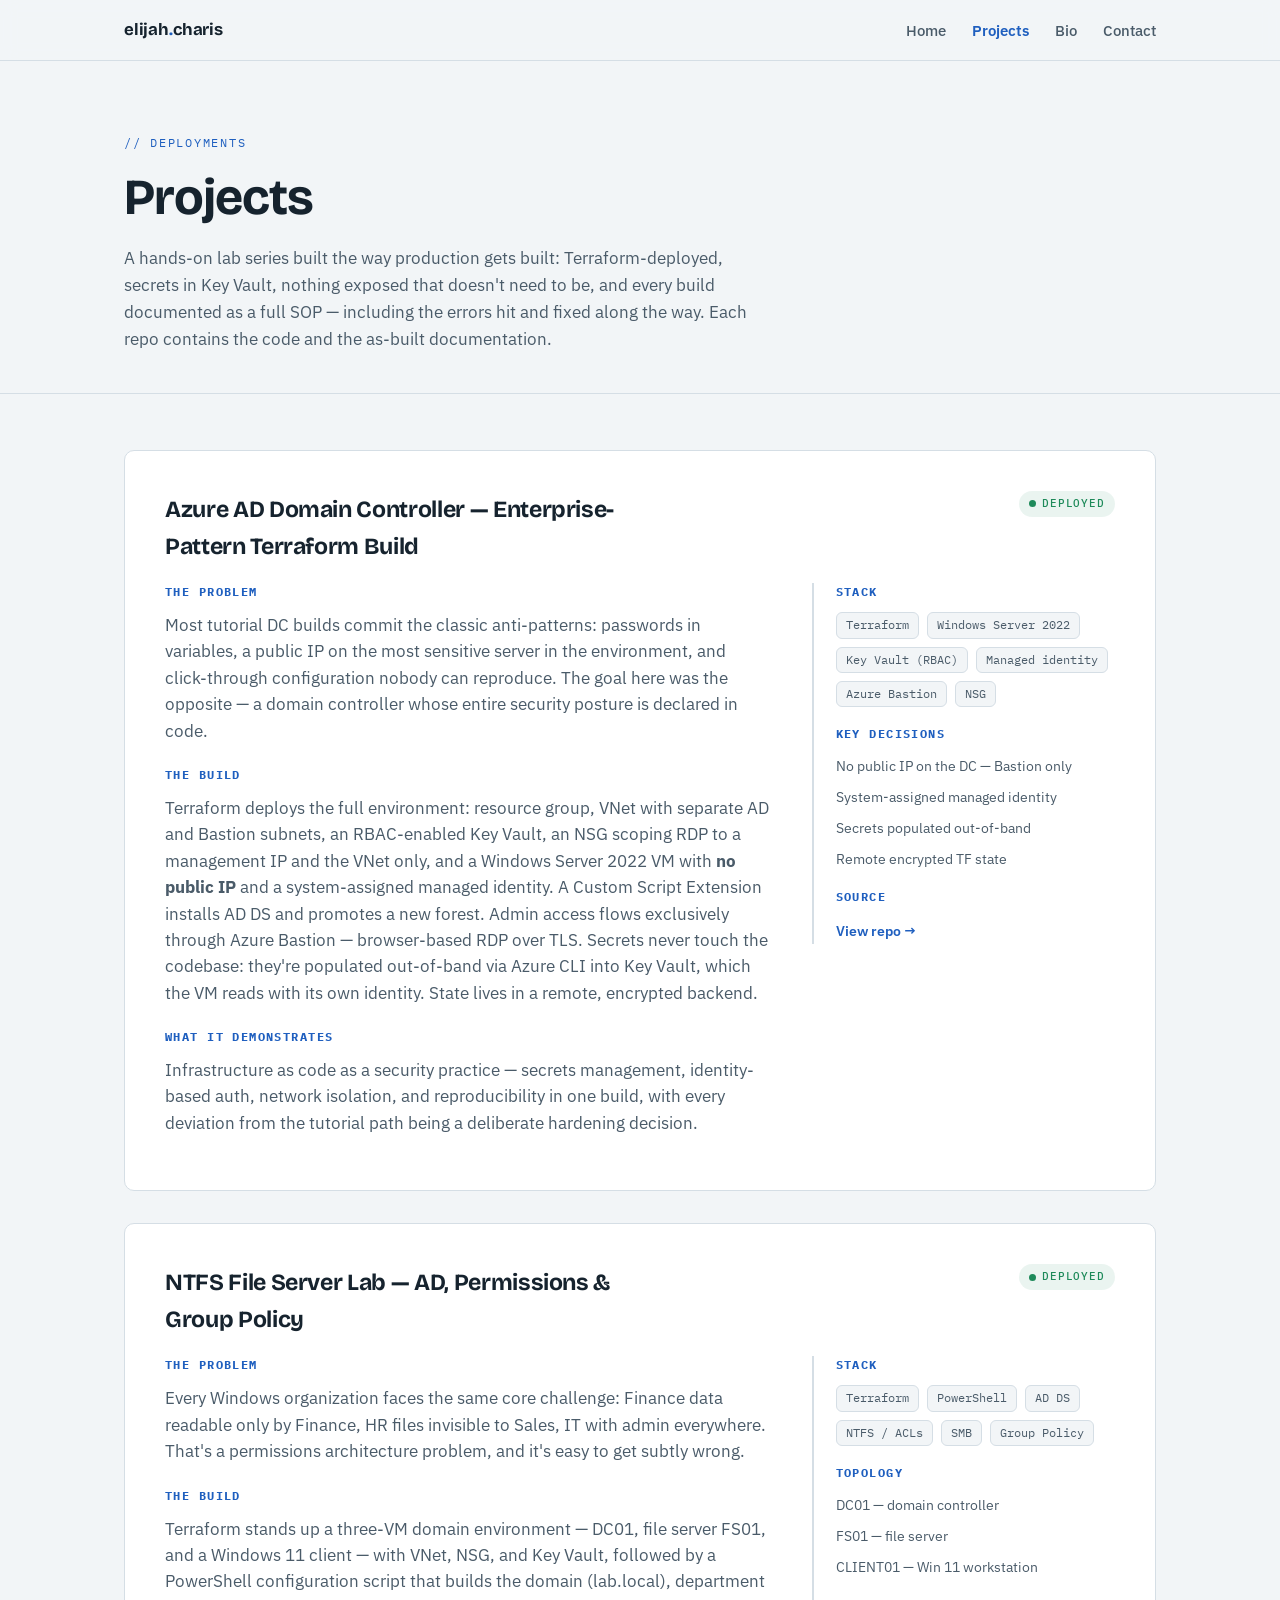
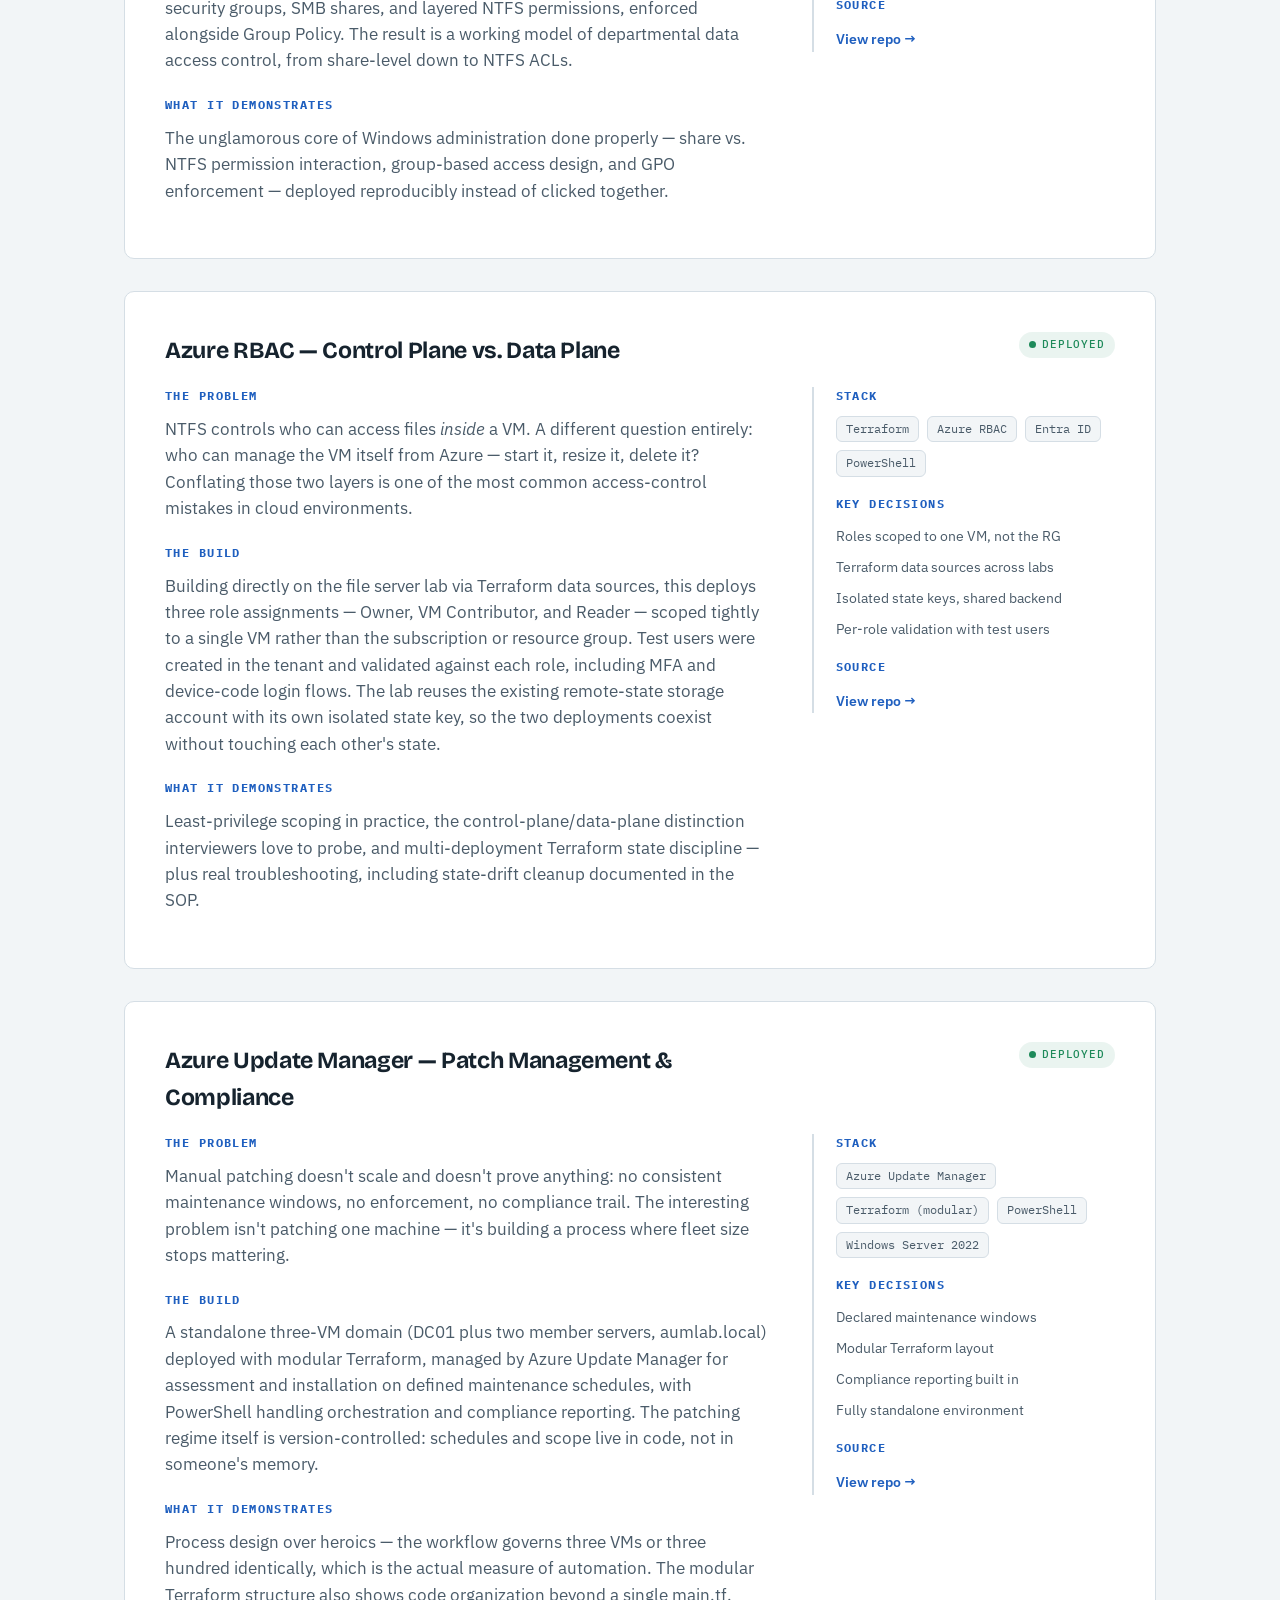
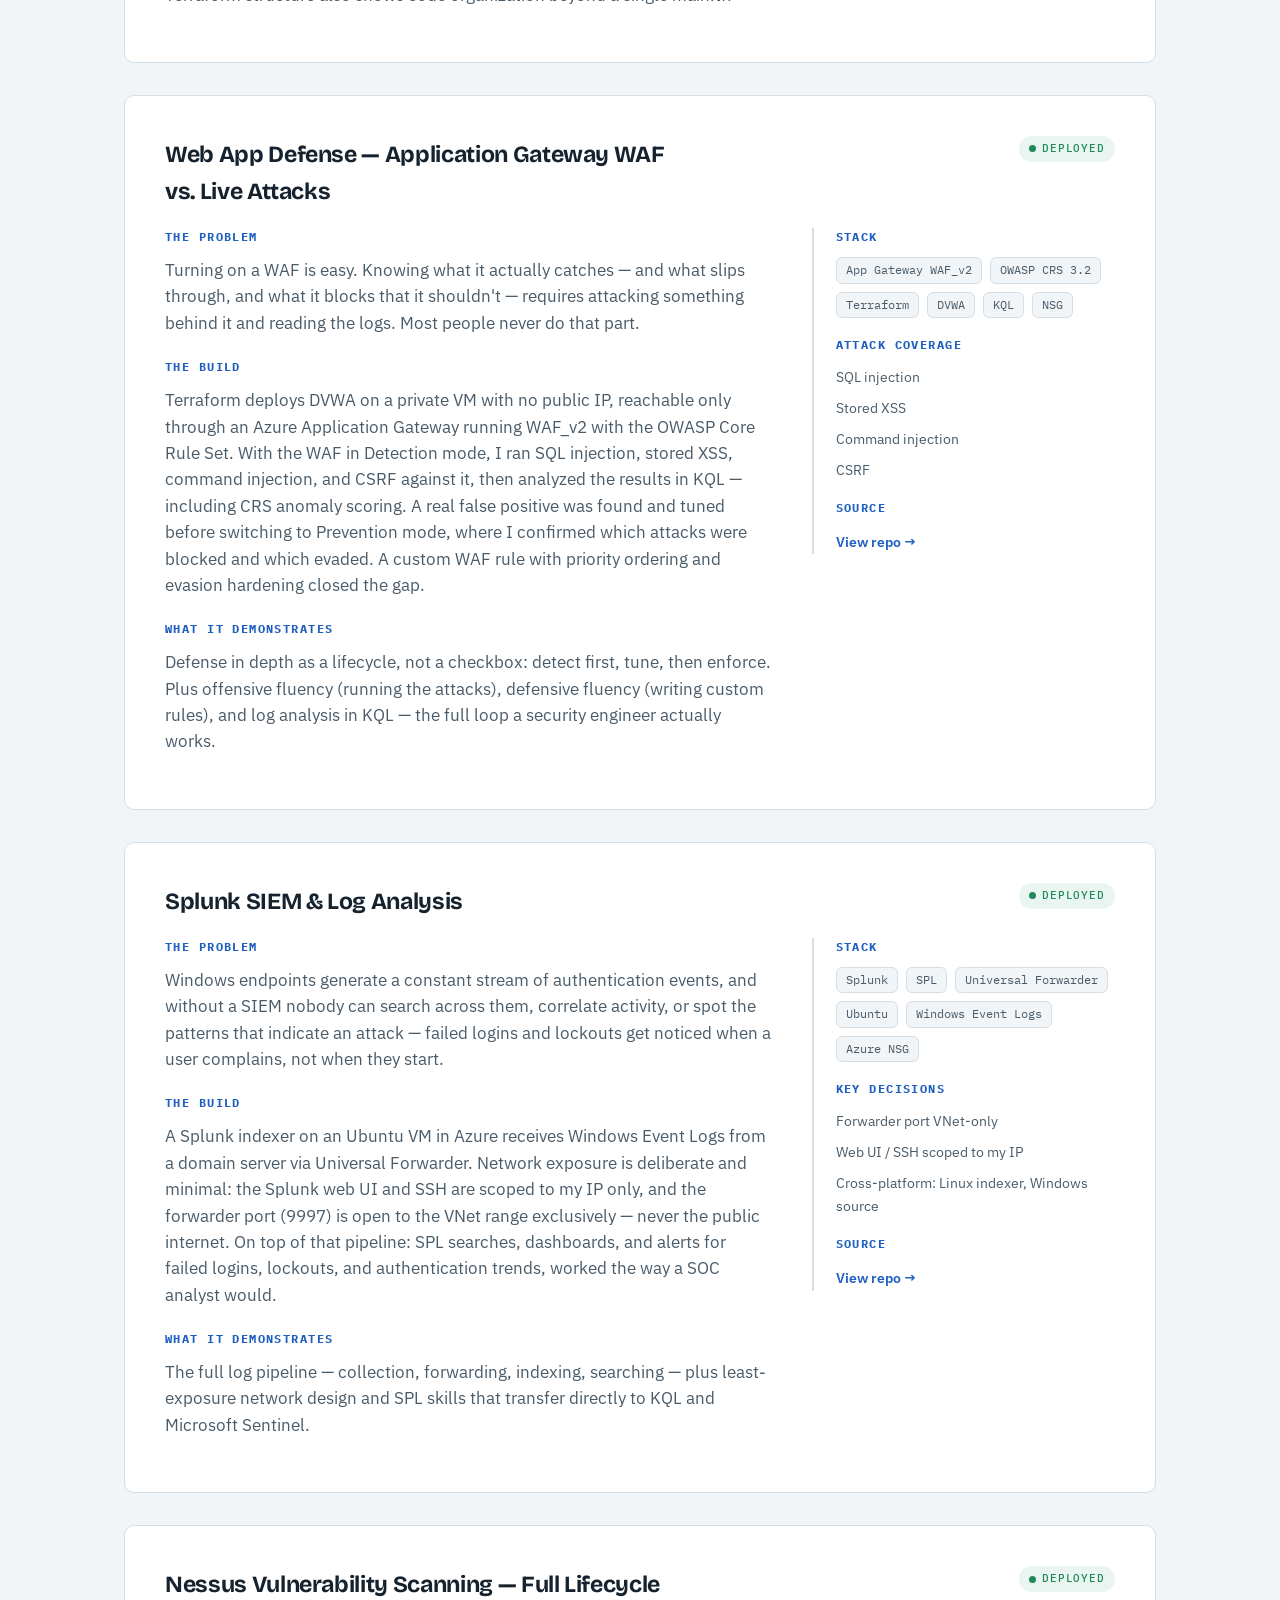
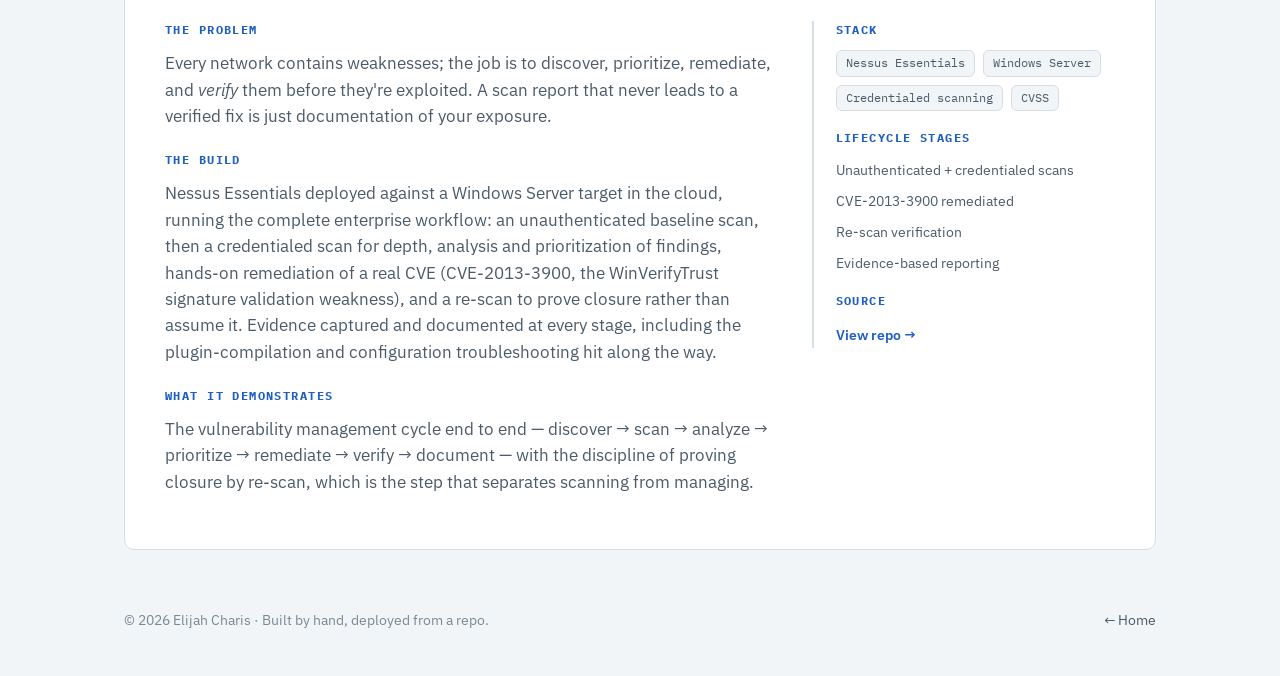
==== projects.html @ f72bf863 "Initial portfolio" ====
<!DOCTYPE html>
<html lang="en">
<head>
<meta charset="UTF-8">
<meta name="viewport" content="width=device-width, initial-scale=1.0">
<title>Projects — Elijah Charis</title>
<meta name="description" content="Infrastructure lab series: Terraform-deployed Azure AD domain controller, NTFS file server, Azure RBAC, Update Manager patching, WAF web app defense, Splunk SIEM, and Nessus vulnerability management.">
<link rel="preconnect" href="https://fonts.googleapis.com">
<link rel="preconnect" href="https://fonts.gstatic.com" crossorigin>
<link href="https://fonts.googleapis.com/css2?family=Bricolage+Grotesque:opsz,wght@12..96,400;12..96,600;12..96,700&family=IBM+Plex+Sans:wght@400;500;600&family=IBM+Plex+Mono:wght@400;500&display=swap" rel="stylesheet">
<link rel="stylesheet" href="styles.css">
</head>
<body>

<nav>
  <div class="wrap nav-inner">
    <a class="brand" href="index.html">elijah<span class="dot">.</span>charis</a>
    <ul class="nav-links">
      <li><a href="index.html">Home</a></li>
      <li><a href="projects.html" aria-current="page">Projects</a></li>
      <li><a href="bio.html">Bio</a></li>
      <li><a href="index.html#contact">Contact</a></li>
    </ul>
  </div>
</nav>

<header class="page-head">
  <div class="wrap">
    <span class="eyebrow">// deployments</span>
    <h1>Projects</h1>
    <p>A hands-on lab series built the way production gets built: Terraform-deployed, secrets in Key Vault, nothing exposed that doesn't need to be, and every build documented as a full SOP — including the errors hit and fixed along the way. Each repo contains the code and the as-built documentation.</p>
  </div>
</header>

<main class="wrap">

  <article class="proj-full" id="hardened-dc">
    <header>
      <h3>Azure AD Domain Controller — Enterprise-Pattern Terraform Build</h3>
      <span class="chip deployed">deployed</span>
    </header>
    <div class="body">
      <div>
        <h4>The problem</h4>
        <p>Most tutorial DC builds commit the classic anti-patterns: passwords in variables, a public IP on the most sensitive server in the environment, and click-through configuration nobody can reproduce. The goal here was the opposite — a domain controller whose entire security posture is declared in code.</p>
        <h4>The build</h4>
        <p>Terraform deploys the full environment: resource group, VNet with separate AD and Bastion subnets, an RBAC-enabled Key Vault, an NSG scoping RDP to a management IP and the VNet only, and a Windows Server 2022 VM with <strong>no public IP</strong> and a system-assigned managed identity. A Custom Script Extension installs AD DS and promotes a new forest. Admin access flows exclusively through Azure Bastion — browser-based RDP over TLS. Secrets never touch the codebase: they're populated out-of-band via Azure CLI into Key Vault, which the VM reads with its own identity. State lives in a remote, encrypted backend.</p>
        <h4>What it demonstrates</h4>
        <p>Infrastructure as code as a security practice — secrets management, identity-based auth, network isolation, and reproducibility in one build, with every deviation from the tutorial path being a deliberate hardening decision.</p>
      </div>
      <aside class="proj-aside">
        <h4>Stack</h4>
        <div class="tags"><span>Terraform</span><span>Windows Server 2022</span><span>Key Vault (RBAC)</span><span>Managed identity</span><span>Azure Bastion</span><span>NSG</span></div>
        <h4>Key decisions</h4>
        <ul>
          <li>No public IP on the DC — Bastion only</li>
          <li>System-assigned managed identity</li>
          <li>Secrets populated out-of-band</li>
          <li>Remote encrypted TF state</li>
        </ul>
        <h4>Source</h4>
        <a class="repo" href="https://github.com/ejk52515/Azure_AD_Terraform">View repo →</a>
      </aside>
    </div>
  </article>

  <article class="proj-full" id="ntfs">
    <header>
      <h3>NTFS File Server Lab — AD, Permissions &amp; Group Policy</h3>
      <span class="chip deployed">deployed</span>
    </header>
    <div class="body">
      <div>
        <h4>The problem</h4>
        <p>Every Windows organization faces the same core challenge: Finance data readable only by Finance, HR files invisible to Sales, IT with admin everywhere. That's a permissions architecture problem, and it's easy to get subtly wrong.</p>
        <h4>The build</h4>
        <p>Terraform stands up a three-VM domain environment — DC01, file server FS01, and a Windows 11 client — with VNet, NSG, and Key Vault, followed by a PowerShell configuration script that builds the domain (lab.local), department security groups, SMB shares, and layered NTFS permissions, enforced alongside Group Policy. The result is a working model of departmental data access control, from share-level down to NTFS ACLs.</p>
        <h4>What it demonstrates</h4>
        <p>The unglamorous core of Windows administration done properly — share vs. NTFS permission interaction, group-based access design, and GPO enforcement — deployed reproducibly instead of clicked together.</p>
      </div>
      <aside class="proj-aside">
        <h4>Stack</h4>
        <div class="tags"><span>Terraform</span><span>PowerShell</span><span>AD DS</span><span>NTFS / ACLs</span><span>SMB</span><span>Group Policy</span></div>
        <h4>Topology</h4>
        <ul>
          <li>DC01 — domain controller</li>
          <li>FS01 — file server</li>
          <li>CLIENT01 — Win 11 workstation</li>
        </ul>
        <h4>Source</h4>
        <a class="repo" href="https://github.com/ejk52515/azure-ntfs-fileserver-lab">View repo →</a>
      </aside>
    </div>
  </article>

  <article class="proj-full" id="rbac">
    <header>
      <h3>Azure RBAC — Control Plane vs. Data Plane</h3>
      <span class="chip deployed">deployed</span>
    </header>
    <div class="body">
      <div>
        <h4>The problem</h4>
        <p>NTFS controls who can access files <em>inside</em> a VM. A different question entirely: who can manage the VM itself from Azure — start it, resize it, delete it? Conflating those two layers is one of the most common access-control mistakes in cloud environments.</p>
        <h4>The build</h4>
        <p>Building directly on the file server lab via Terraform data sources, this deploys three role assignments — Owner, VM Contributor, and Reader — scoped tightly to a single VM rather than the subscription or resource group. Test users were created in the tenant and validated against each role, including MFA and device-code login flows. The lab reuses the existing remote-state storage account with its own isolated state key, so the two deployments coexist without touching each other's state.</p>
        <h4>What it demonstrates</h4>
        <p>Least-privilege scoping in practice, the control-plane/data-plane distinction interviewers love to probe, and multi-deployment Terraform state discipline — plus real troubleshooting, including state-drift cleanup documented in the SOP.</p>
      </div>
      <aside class="proj-aside">
        <h4>Stack</h4>
        <div class="tags"><span>Terraform</span><span>Azure RBAC</span><span>Entra ID</span><span>PowerShell</span></div>
        <h4>Key decisions</h4>
        <ul>
          <li>Roles scoped to one VM, not the RG</li>
          <li>Terraform data sources across labs</li>
          <li>Isolated state keys, shared backend</li>
          <li>Per-role validation with test users</li>
        </ul>
        <h4>Source</h4>
        <a class="repo" href="https://github.com/ejk52515/rbac-lab-terraform">View repo →</a>
      </aside>
    </div>
  </article>

  <article class="proj-full" id="patching">
    <header>
      <h3>Azure Update Manager — Patch Management &amp; Compliance</h3>
      <span class="chip deployed">deployed</span>
    </header>
    <div class="body">
      <div>
        <h4>The problem</h4>
        <p>Manual patching doesn't scale and doesn't prove anything: no consistent maintenance windows, no enforcement, no compliance trail. The interesting problem isn't patching one machine — it's building a process where fleet size stops mattering.</p>
        <h4>The build</h4>
        <p>A standalone three-VM domain (DC01 plus two member servers, aumlab.local) deployed with modular Terraform, managed by Azure Update Manager for assessment and installation on defined maintenance schedules, with PowerShell handling orchestration and compliance reporting. The patching regime itself is version-controlled: schedules and scope live in code, not in someone's memory.</p>
        <h4>What it demonstrates</h4>
        <p>Process design over heroics — the workflow governs three VMs or three hundred identically, which is the actual measure of automation. The modular Terraform structure also shows code organization beyond a single main.tf.</p>
      </div>
      <aside class="proj-aside">
        <h4>Stack</h4>
        <div class="tags"><span>Azure Update Manager</span><span>Terraform (modular)</span><span>PowerShell</span><span>Windows Server 2022</span></div>
        <h4>Key decisions</h4>
        <ul>
          <li>Declared maintenance windows</li>
          <li>Modular Terraform layout</li>
          <li>Compliance reporting built in</li>
          <li>Fully standalone environment</li>
        </ul>
        <h4>Source</h4>
        <a class="repo" href="https://github.com/ejk52515/azure-update-manager-lab">View repo →</a>
      </aside>
    </div>
  </article>

  <article class="proj-full" id="waf">
    <header>
      <h3>Web App Defense — Application Gateway WAF vs. Live Attacks</h3>
      <span class="chip deployed">deployed</span>
    </header>
    <div class="body">
      <div>
        <h4>The problem</h4>
        <p>Turning on a WAF is easy. Knowing what it actually catches — and what slips through, and what it blocks that it shouldn't — requires attacking something behind it and reading the logs. Most people never do that part.</p>
        <h4>The build</h4>
        <p>Terraform deploys DVWA on a private VM with no public IP, reachable only through an Azure Application Gateway running WAF_v2 with the OWASP Core Rule Set. With the WAF in Detection mode, I ran SQL injection, stored XSS, command injection, and CSRF against it, then analyzed the results in KQL — including CRS anomaly scoring. A real false positive was found and tuned before switching to Prevention mode, where I confirmed which attacks were blocked and which evaded. A custom WAF rule with priority ordering and evasion hardening closed the gap.</p>
        <h4>What it demonstrates</h4>
        <p>Defense in depth as a lifecycle, not a checkbox: detect first, tune, then enforce. Plus offensive fluency (running the attacks), defensive fluency (writing custom rules), and log analysis in KQL — the full loop a security engineer actually works.</p>
      </div>
      <aside class="proj-aside">
        <h4>Stack</h4>
        <div class="tags"><span>App Gateway WAF_v2</span><span>OWASP CRS 3.2</span><span>Terraform</span><span>DVWA</span><span>KQL</span><span>NSG</span></div>
        <h4>Attack coverage</h4>
        <ul>
          <li>SQL injection</li>
          <li>Stored XSS</li>
          <li>Command injection</li>
          <li>CSRF</li>
        </ul>
        <h4>Source</h4>
        <a class="repo" href="https://github.com/ejk52515/Web_App_Defense">View repo →</a>
      </aside>
    </div>
  </article>

  <article class="proj-full" id="splunk">
    <header>
      <h3>Splunk SIEM &amp; Log Analysis</h3>
      <span class="chip deployed">deployed</span>
    </header>
    <div class="body">
      <div>
        <h4>The problem</h4>
        <p>Windows endpoints generate a constant stream of authentication events, and without a SIEM nobody can search across them, correlate activity, or spot the patterns that indicate an attack — failed logins and lockouts get noticed when a user complains, not when they start.</p>
        <h4>The build</h4>
        <p>A Splunk indexer on an Ubuntu VM in Azure receives Windows Event Logs from a domain server via Universal Forwarder. Network exposure is deliberate and minimal: the Splunk web UI and SSH are scoped to my IP only, and the forwarder port (9997) is open to the VNet range exclusively — never the public internet. On top of that pipeline: SPL searches, dashboards, and alerts for failed logins, lockouts, and authentication trends, worked the way a SOC analyst would.</p>
        <h4>What it demonstrates</h4>
        <p>The full log pipeline — collection, forwarding, indexing, searching — plus least-exposure network design and SPL skills that transfer directly to KQL and Microsoft Sentinel.</p>
      </div>
      <aside class="proj-aside">
        <h4>Stack</h4>
        <div class="tags"><span>Splunk</span><span>SPL</span><span>Universal Forwarder</span><span>Ubuntu</span><span>Windows Event Logs</span><span>Azure NSG</span></div>
        <h4>Key decisions</h4>
        <ul>
          <li>Forwarder port VNet-only</li>
          <li>Web UI / SSH scoped to my IP</li>
          <li>Cross-platform: Linux indexer, Windows source</li>
        </ul>
        <h4>Source</h4>
        <a class="repo" href="https://github.com/ejk52515/Splunk-SIEM-Log-Analysis">View repo →</a>
      </aside>
    </div>
  </article>

  <article class="proj-full" id="nessus">
    <header>
      <h3>Nessus Vulnerability Scanning — Full Lifecycle</h3>
      <span class="chip deployed">deployed</span>
    </header>
    <div class="body">
      <div>
        <h4>The problem</h4>
        <p>Every network contains weaknesses; the job is to discover, prioritize, remediate, and <em>verify</em> them before they're exploited. A scan report that never leads to a verified fix is just documentation of your exposure.</p>
        <h4>The build</h4>
        <p>Nessus Essentials deployed against a Windows Server target in the cloud, running the complete enterprise workflow: an unauthenticated baseline scan, then a credentialed scan for depth, analysis and prioritization of findings, hands-on remediation of a real CVE (CVE-2013-3900, the WinVerifyTrust signature validation weakness), and a re-scan to prove closure rather than assume it. Evidence captured and documented at every stage, including the plugin-compilation and configuration troubleshooting hit along the way.</p>
        <h4>What it demonstrates</h4>
        <p>The vulnerability management cycle end to end — discover → scan → analyze → prioritize → remediate → verify → document — with the discipline of proving closure by re-scan, which is the step that separates scanning from managing.</p>
      </div>
      <aside class="proj-aside">
        <h4>Stack</h4>
        <div class="tags"><span>Nessus Essentials</span><span>Windows Server</span><span>Credentialed scanning</span><span>CVSS</span></div>
        <h4>Lifecycle stages</h4>
        <ul>
          <li>Unauthenticated + credentialed scans</li>
          <li>CVE-2013-3900 remediated</li>
          <li>Re-scan verification</li>
          <li>Evidence-based reporting</li>
        </ul>
        <h4>Source</h4>
        <a class="repo" href="https://github.com/ejk52515/Nessus-vulnerability-scanning-lab">View repo →</a>
      </aside>
    </div>
  </article>

</main>

<footer>
  <div class="wrap">
    <span>© 2026 Elijah Charis · Built by hand, deployed from a repo.</span>
    <span><a href="index.html">← Home</a></span>
  </div>
</footer>

</body>
</html>
---- styles.css ----
/* ============================================================
   Shared design system — used by index.html, projects.html, bio.html
   ============================================================ */
:root{
  --mist:#F2F5F7;        /* page background — cool, not cream */
  --card:#FFFFFF;
  --ink:#16232E;         /* deep harbor navy */
  --ink-soft:#4A5B69;
  --blue:#1F5FBF;        /* control-plane blue */
  --blue-dark:#174A96;
  --green:#1E8A5A;       /* status: operational */
  --amber:#C77D0A;       /* status: in progress */
  --gray-status:#7A8894; /* status: planned */
  --line:#D5DEE5;
  --code-bg:#0F1B26;
  --code-text:#D8E4EE;
  --radius:10px;
  --max:1080px;
}
*{margin:0;padding:0;box-sizing:border-box}
html{scroll-behavior:smooth}
body{
  font-family:'IBM Plex Sans',system-ui,sans-serif;
  background:var(--mist);
  color:var(--ink);
  line-height:1.6;
  font-size:16.5px;
}
::selection{background:var(--blue);color:#fff}
a{color:var(--blue)}
a:focus-visible,button:focus-visible{outline:3px solid var(--blue);outline-offset:3px;border-radius:4px}
.wrap{max-width:var(--max);margin:0 auto;padding:0 24px}
.mono{font-family:'IBM Plex Mono',monospace}

/* ---------- nav ---------- */
nav{
  position:sticky;top:0;z-index:50;
  background:rgba(242,245,247,.88);backdrop-filter:blur(8px);
  border-bottom:1px solid var(--line);
}
.nav-inner{display:flex;align-items:center;justify-content:space-between;height:60px}
.brand{font-family:'Bricolage Grotesque',sans-serif;font-weight:700;font-size:1.05rem;color:var(--ink);text-decoration:none;letter-spacing:-.01em}
.brand .dot{color:var(--blue)}
.nav-links{display:flex;gap:26px;list-style:none}
.nav-links a{color:var(--ink-soft);text-decoration:none;font-size:.92rem;font-weight:500}
.nav-links a:hover{color:var(--blue)}
.nav-links a[aria-current="page"]{color:var(--blue);font-weight:600}
@media(max-width:640px){.nav-links{gap:16px;font-size:.85rem}}

/* ---------- hero (home) ---------- */
.hero{padding:84px 0 72px}
.hero-grid{display:grid;grid-template-columns:1.05fr .95fr;gap:56px;align-items:center}
@media(max-width:880px){.hero-grid{grid-template-columns:1fr;gap:40px}}
.eyebrow{
  font-family:'IBM Plex Mono',monospace;font-size:.78rem;letter-spacing:.14em;
  text-transform:uppercase;color:var(--blue);margin-bottom:18px;display:block
}
h1{
  font-family:'Bricolage Grotesque',sans-serif;
  font-size:clamp(2.1rem,4.6vw,3.15rem);
  line-height:1.08;letter-spacing:-.02em;font-weight:700;margin-bottom:20px
}
h1 em{font-style:normal;color:var(--blue)}
.lede{color:var(--ink-soft);font-size:1.08rem;max-width:34rem;margin-bottom:30px}
.btn-row{display:flex;gap:14px;flex-wrap:wrap}
.btn{
  display:inline-block;padding:12px 22px;border-radius:8px;text-decoration:none;
  font-weight:600;font-size:.95rem;transition:transform .12s ease,background .12s ease
}
.btn-primary{background:var(--blue);color:#fff}
.btn-primary:hover{background:var(--blue-dark);transform:translateY(-1px)}
.btn-ghost{border:1.5px solid var(--line);color:var(--ink);background:var(--card)}
.btn-ghost:hover{border-color:var(--blue);color:var(--blue)}

/* signature element: the resource block */
.code-card{
  background:var(--code-bg);border-radius:var(--radius);
  padding:26px 26px 20px;color:var(--code-text);
  font-family:'IBM Plex Mono',monospace;font-size:.86rem;line-height:1.75;
  box-shadow:0 20px 50px -18px rgba(22,35,46,.45);
  overflow-x:auto;
}
.code-card .cm{color:#5D7285}
.code-card .kw{color:#79A9E8}
.code-card .str{color:#8FD0A9}
.code-card .attr{color:#D8E4EE}
.code-card .plan{
  margin-top:14px;padding-top:12px;border-top:1px solid rgba(216,228,238,.14);
  color:#8FD0A9;white-space:nowrap
}
.cursor{display:inline-block;width:8px;height:1.05em;background:#8FD0A9;vertical-align:text-bottom;animation:blink 1.1s steps(1) infinite}
@keyframes blink{50%{opacity:0}}
@media(prefers-reduced-motion:reduce){
  .cursor{animation:none}
  .btn-primary:hover{transform:none}
  html{scroll-behavior:auto}
}

/* ---------- page header (interior pages) ---------- */
.page-head{padding:72px 0 40px;border-bottom:1px solid var(--line);margin-bottom:56px}
.page-head p{color:var(--ink-soft);max-width:40rem;margin-top:14px;font-size:1.05rem}

/* ---------- sections ---------- */
section{padding:72px 0}
.sec-head{margin-bottom:38px}
.sec-label{
  font-family:'IBM Plex Mono',monospace;font-size:.75rem;letter-spacing:.14em;
  text-transform:uppercase;color:var(--blue);display:block;margin-bottom:8px
}
h2{
  font-family:'Bricolage Grotesque',sans-serif;font-size:clamp(1.5rem,3vw,2rem);
  letter-spacing:-.015em;font-weight:700
}

/* ---------- cards / chips / tags ---------- */
.proj-grid{display:grid;grid-template-columns:1fr 1fr;gap:22px}
@media(max-width:760px){.proj-grid{grid-template-columns:1fr}}
.card{
  background:var(--card);border:1px solid var(--line);border-radius:var(--radius);
  padding:28px;display:flex;flex-direction:column;gap:14px;
  transition:border-color .15s ease,box-shadow .15s ease
}
.card:hover{border-color:var(--blue);box-shadow:0 10px 30px -16px rgba(31,95,191,.35)}
.chip{
  font-family:'IBM Plex Mono',monospace;font-size:.7rem;letter-spacing:.08em;
  text-transform:uppercase;padding:4px 10px;border-radius:999px;font-weight:500;
  display:inline-flex;align-items:center;gap:6px;width:fit-content
}
.chip::before{content:"";width:7px;height:7px;border-radius:50%;background:currentColor}
.chip.deployed{color:var(--green);background:rgba(30,138,90,.09)}
.chip.active{color:var(--amber);background:rgba(199,125,10,.10)}
.chip.planned{color:var(--gray-status);background:rgba(122,136,148,.10)}
.card h3{font-family:'Bricolage Grotesque',sans-serif;font-size:1.18rem;font-weight:600;letter-spacing:-.01em}
.card p{color:var(--ink-soft);font-size:.94rem;flex-grow:1}
.tags{display:flex;flex-wrap:wrap;gap:8px}
.tags span{
  font-family:'IBM Plex Mono',monospace;font-size:.72rem;color:var(--ink-soft);
  border:1px solid var(--line);border-radius:6px;padding:3px 9px;background:var(--mist)
}
a.repo{font-size:.9rem;font-weight:600;text-decoration:none}
a.repo:hover{text-decoration:underline}

/* ---------- full project entries (projects page) ---------- */
.proj-full{
  background:var(--card);border:1px solid var(--line);border-radius:var(--radius);
  padding:40px;margin-bottom:32px
}
@media(max-width:640px){.proj-full{padding:26px}}
.proj-full header{display:flex;justify-content:space-between;align-items:flex-start;gap:16px;flex-wrap:wrap;margin-bottom:18px}
.proj-full h3{font-family:'Bricolage Grotesque',sans-serif;font-size:1.45rem;font-weight:700;letter-spacing:-.015em;max-width:32rem}
.proj-full .body{display:grid;grid-template-columns:2fr 1fr;gap:40px}
@media(max-width:760px){.proj-full .body{grid-template-columns:1fr;gap:24px}}
.proj-full p{color:var(--ink-soft);margin-bottom:14px}
.proj-full h4{
  font-family:'IBM Plex Mono',monospace;font-size:.74rem;letter-spacing:.12em;
  text-transform:uppercase;color:var(--blue);margin:22px 0 10px
}
.proj-full h4:first-child{margin-top:0}
.proj-aside{border-left:2px solid var(--line);padding-left:22px;align-self:start}
.proj-aside h4{margin-top:18px}
.proj-aside h4:first-child{margin-top:0}
.proj-aside ul{list-style:none;display:flex;flex-direction:column;gap:8px}
.proj-aside li{font-size:.9rem;color:var(--ink-soft)}
.proj-aside .tags{margin-top:4px}

/* ---------- bio / about ---------- */
.about-grid{display:grid;grid-template-columns:2fr 1fr;gap:48px}
@media(max-width:760px){.about-grid{grid-template-columns:1fr}}
.about-grid p{color:var(--ink-soft);margin-bottom:16px;max-width:38rem}
.about-grid p strong{color:var(--ink)}
.fact-list{list-style:none;border-left:2px solid var(--line);padding-left:22px;display:flex;flex-direction:column;gap:14px;align-self:start}
.fact-list .k{font-family:'IBM Plex Mono',monospace;font-size:.72rem;letter-spacing:.1em;text-transform:uppercase;color:var(--gray-status);display:block}
.fact-list .v{font-weight:600;font-size:.95rem}

/* career timeline (bio page) — a true sequence */
.timeline{list-style:none;position:relative;padding-left:34px}
.timeline::before{content:"";position:absolute;left:8px;top:6px;bottom:6px;width:2px;background:var(--line)}
.timeline li{position:relative;padding-bottom:36px}
.timeline li:last-child{padding-bottom:0}
.timeline li::before{
  content:"";position:absolute;left:-32px;top:7px;width:14px;height:14px;border-radius:50%;
  background:var(--mist);border:3px solid var(--gray-status)
}
.timeline li.current::before{border-color:var(--green)}
.timeline .when{font-family:'IBM Plex Mono',monospace;font-size:.74rem;letter-spacing:.1em;text-transform:uppercase;color:var(--gray-status)}
.timeline h3{font-family:'Bricolage Grotesque',sans-serif;font-size:1.15rem;font-weight:600;margin:4px 0 6px}
.timeline p{color:var(--ink-soft);font-size:.95rem;max-width:36rem}

/* skills */
.skill-grid{display:grid;grid-template-columns:repeat(4,1fr);gap:22px}
@media(max-width:960px){.skill-grid{grid-template-columns:repeat(2,1fr)}}
@media(max-width:560px){.skill-grid{grid-template-columns:1fr}}
.skill-col h3{
  font-family:'IBM Plex Mono',monospace;font-size:.76rem;letter-spacing:.12em;
  text-transform:uppercase;color:var(--blue);margin-bottom:14px;
  padding-bottom:10px;border-bottom:2px solid var(--line)
}
.skill-col ul{list-style:none;display:flex;flex-direction:column;gap:9px}
.skill-col li{font-size:.93rem;color:var(--ink-soft)}

/* cert pipeline */
.pipe{list-style:none;display:flex;flex-direction:column}
.pipe li{
  display:grid;grid-template-columns:34px 1fr auto;gap:18px;align-items:baseline;
  padding:16px 4px;border-bottom:1px solid var(--line)
}
.pipe li:last-child{border-bottom:none}
.pipe .n{font-family:'IBM Plex Mono',monospace;font-size:.8rem;color:var(--gray-status)}
.pipe .name{font-weight:600;font-size:1rem}
.pipe .sub{display:block;font-weight:400;font-size:.85rem;color:var(--ink-soft)}
@media(max-width:560px){.pipe li{grid-template-columns:28px 1fr}.pipe .chip{grid-column:2;margin-top:6px}}

/* contact band */
.contact{background:var(--ink);color:#E8EEF3;border-radius:16px;padding:56px 48px;margin-bottom:80px}
@media(max-width:640px){.contact{padding:40px 26px}}
.contact h2{color:#fff}
.contact p{color:#A9BAC7;max-width:36rem;margin:14px 0 28px}
.contact .btn-primary{background:var(--blue)}
.contact .btn-ghost{background:transparent;border-color:#3A4B59;color:#E8EEF3}
.contact .btn-ghost:hover{border-color:var(--blue);color:#fff}

footer{padding:28px 0 44px;color:var(--gray-status);font-size:.85rem}
footer .wrap{display:flex;justify-content:space-between;flex-wrap:wrap;gap:12px}
footer a{color:var(--ink-soft);text-decoration:none}
footer a:hover{color:var(--blue)}
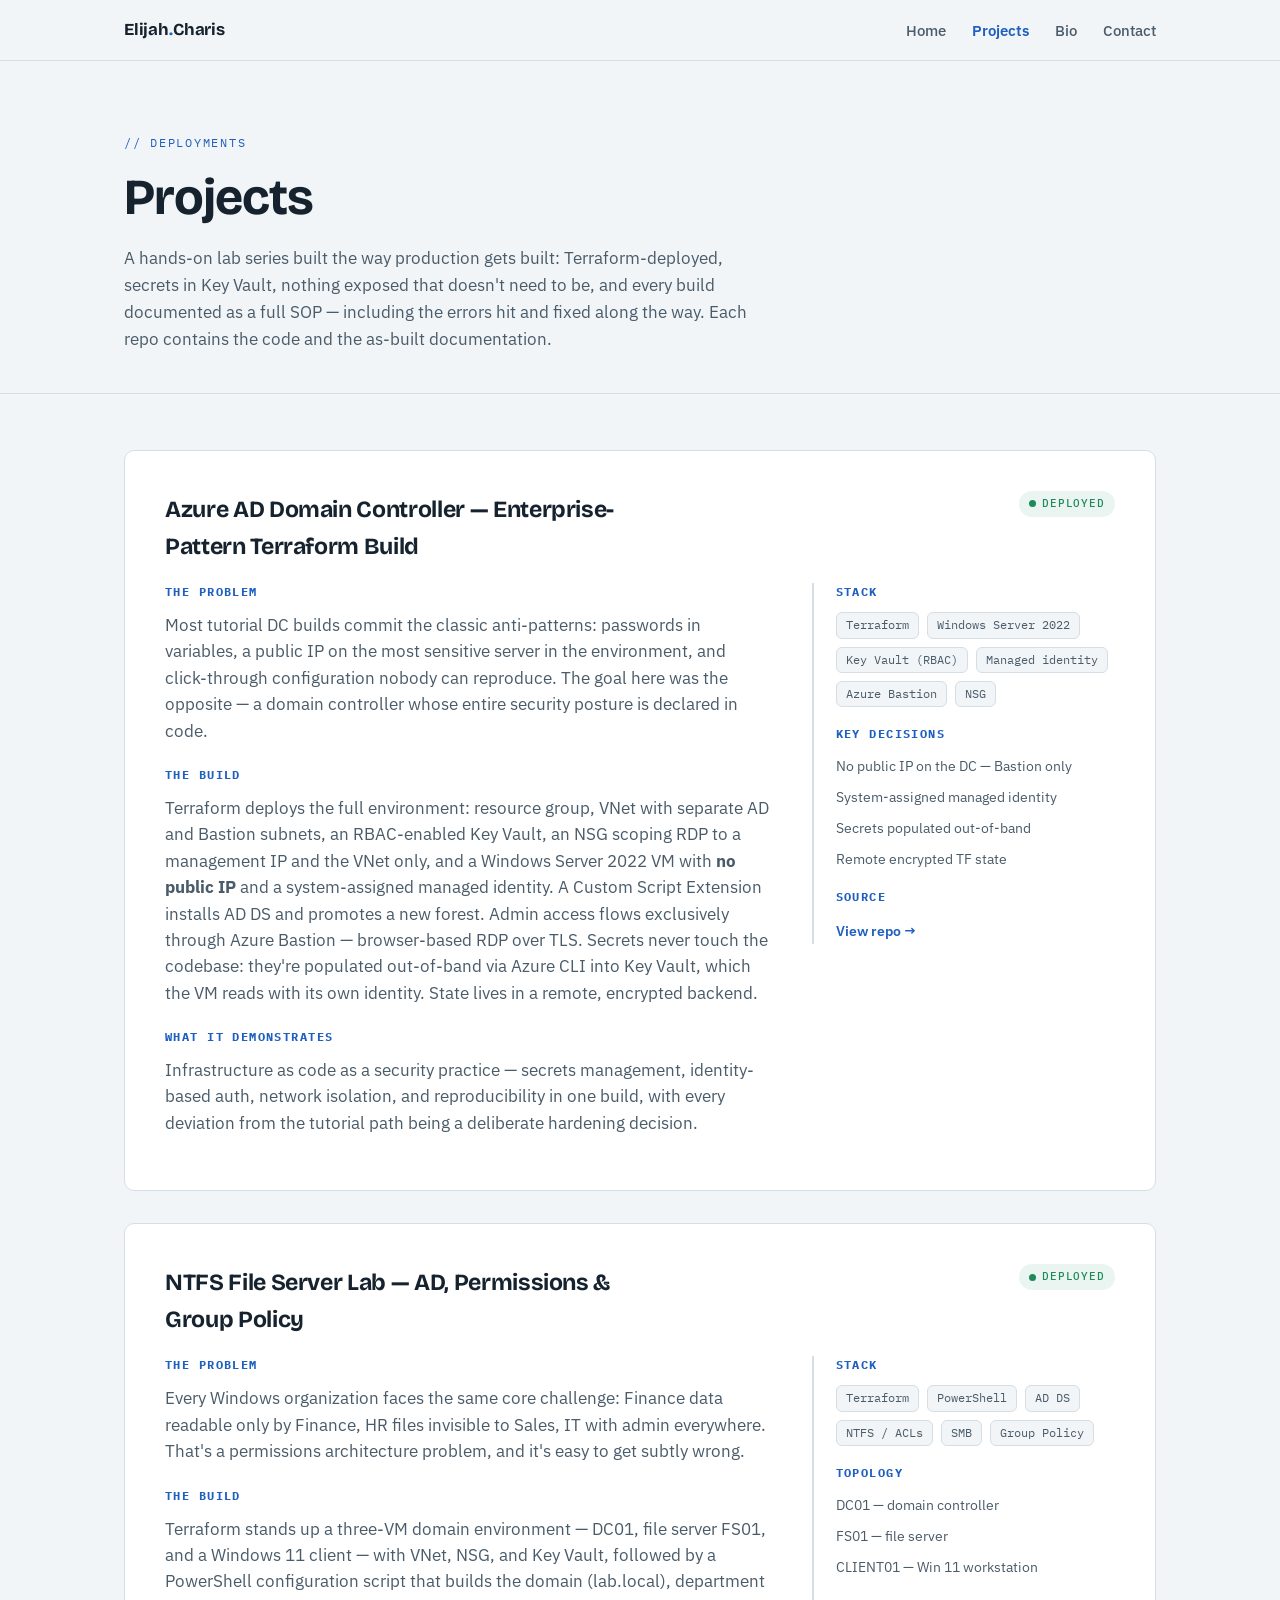
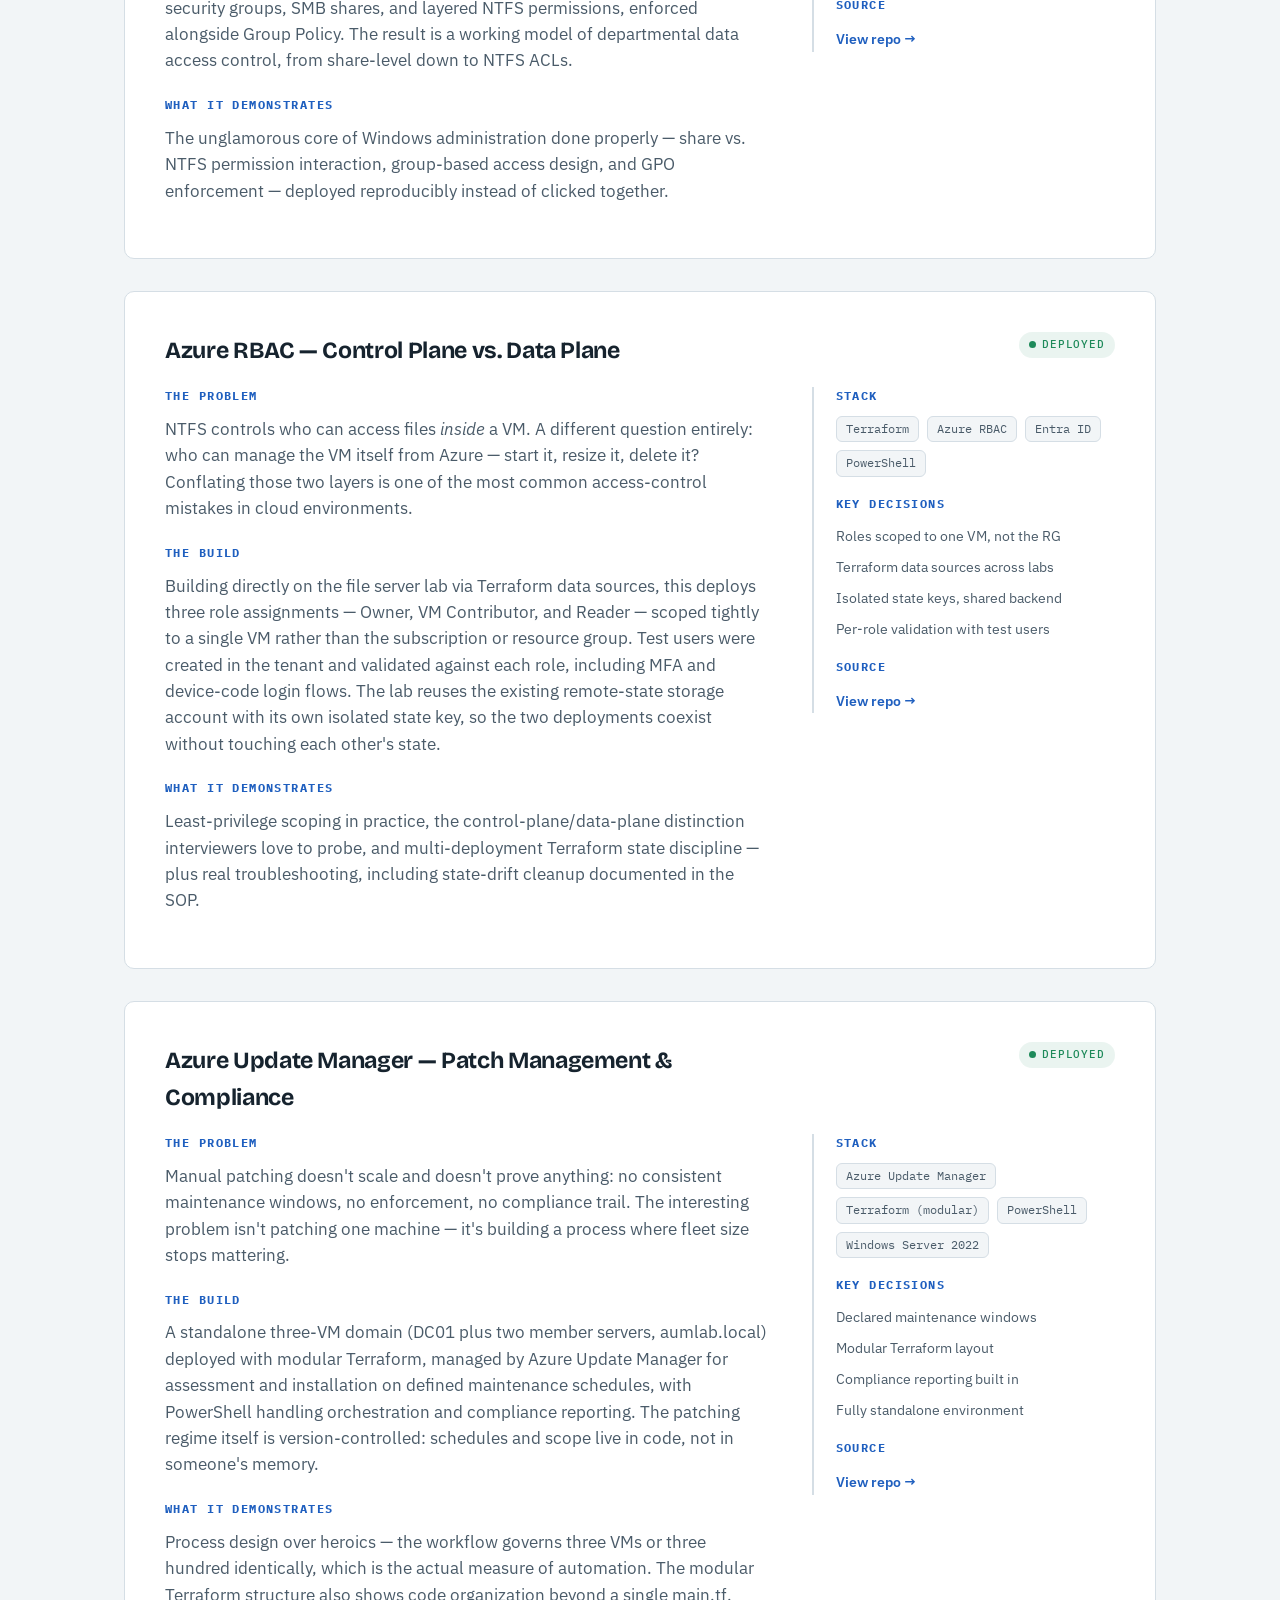
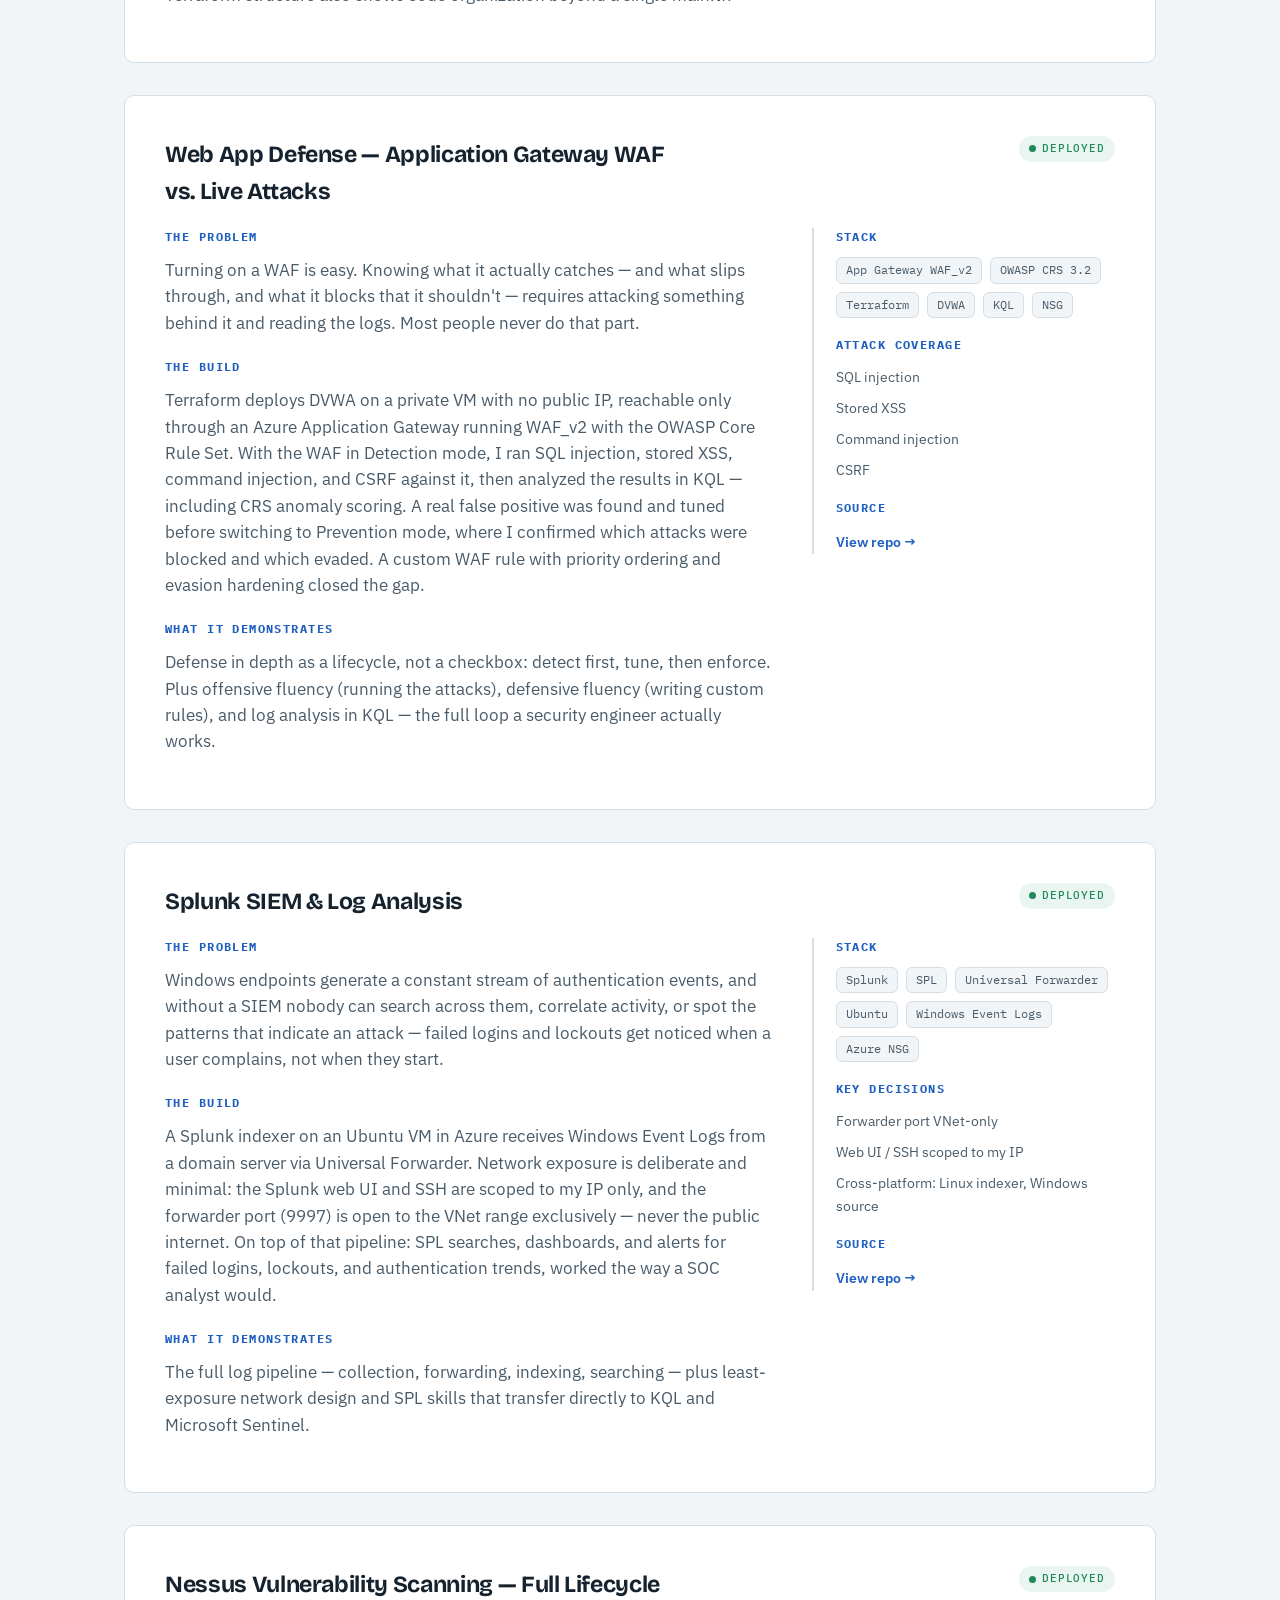
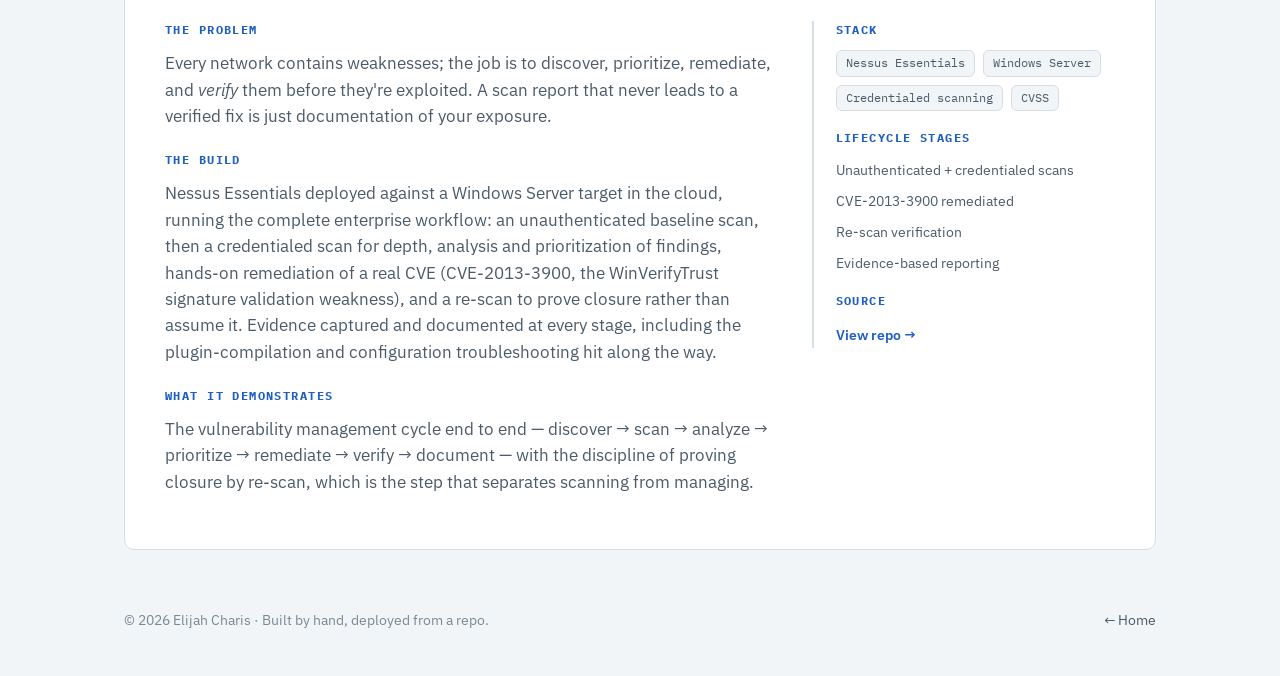
==== commit f60e41dd: "Correct capitalization in brand link" ====
--- a/projects.html
+++ b/projects.html
@@ -14,7 +14,7 @@
 
 <nav>
   <div class="wrap nav-inner">
-    <a class="brand" href="index.html">elijah<span class="dot">.</span>charis</a>
+    <a class="brand" href="index.html">Elijah<span class="dot">.</span>Charis</a>
     <ul class="nav-links">
       <li><a href="index.html">Home</a></li>
       <li><a href="projects.html" aria-current="page">Projects</a></li>
